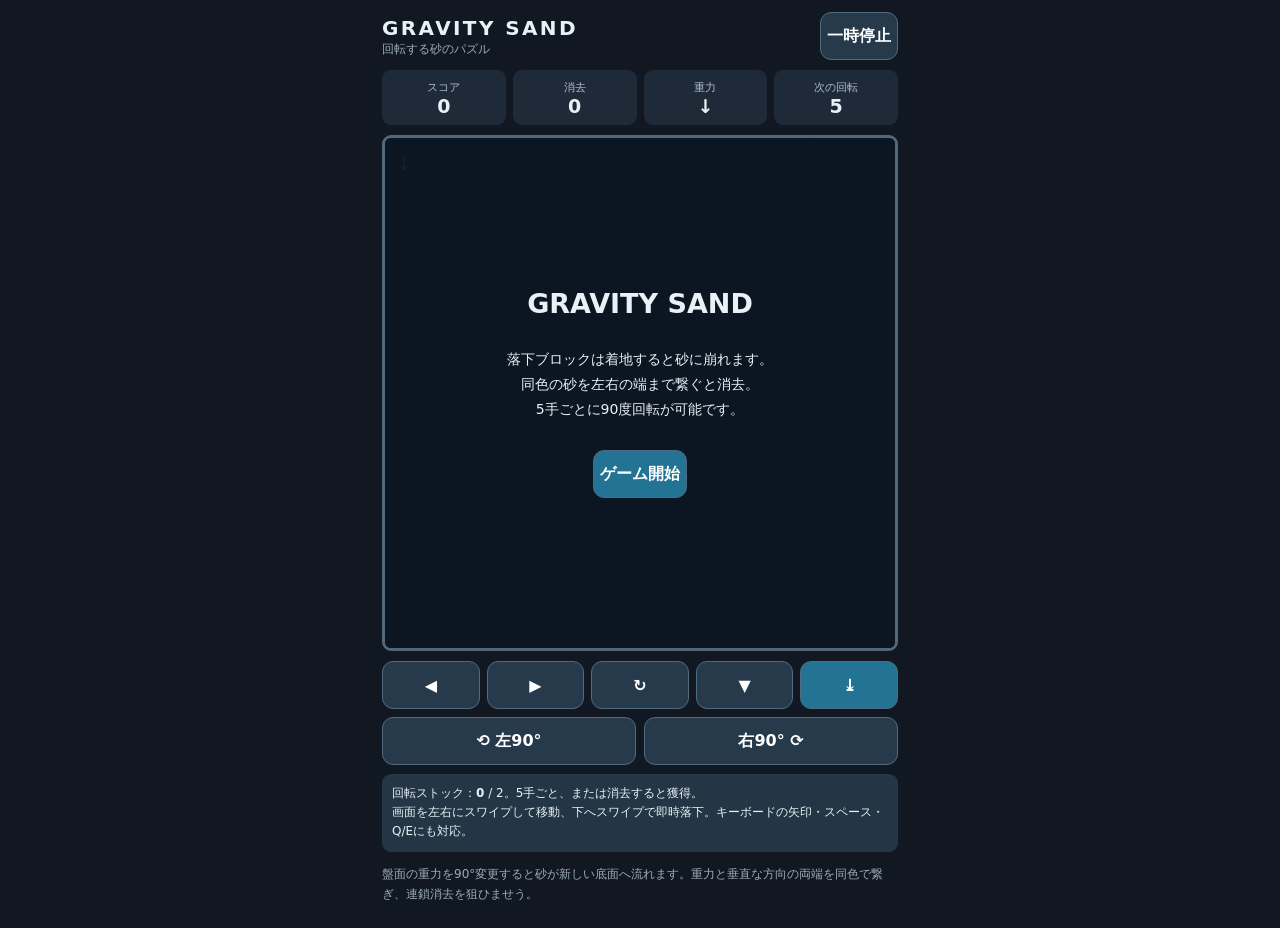
==== gravity-sand/index.html @ 0b1e2190 "Add Gravity Sand rotating-gravity puzzle game" ====
<!doctype html><html lang="ja"><meta charset="utf-8"><meta name="viewport" content="width=device-width,initial-scale=1,maximum-scale=1,user-scalable=no"><meta name="theme-color" content="#121923"><title>GRAVITY SAND</title>
<style>*{box-sizing:border-box}body{margin:0;background:#111822;color:#e8f1f6;font:14px system-ui,sans-serif;touch-action:manipulation}.wrap{max-width:540px;margin:auto;padding:12px}header,.stats{display:flex;justify-content:space-between;gap:7px;align-items:center}h1{font-size:20px;margin:0;letter-spacing:.12em}small,.note{color:#9aabb8} .stats{margin:10px 0}.stat{flex:1;text-align:center;background:#1e2a38;padding:8px 2px;border-radius:9px}.stat b{display:block;font-size:19px}.stat span{font-size:11px;color:#aebecd}.board{position:relative;width:100%;aspect-ratio:1;border:3px solid #526779;border-radius:9px;overflow:hidden}canvas{width:100%;height:100%;display:block;touch-action:none}.overlay{position:absolute;inset:0;background:#0c1521e8;display:flex;flex-direction:column;align-items:center;justify-content:center;text-align:center;padding:18px;gap:14px}.overlay.hide{display:none}.overlay h2{font-size:27px;margin:0}.overlay p{line-height:1.8}button{background:#263a4b;border:1px solid #516a7f;color:#fff;border-radius:11px;min-height:48px;font:700 16px system-ui;touch-action:manipulation}.controls{display:grid;grid-template-columns:repeat(5,1fr);gap:7px;margin-top:10px}.rotate{display:grid;grid-template-columns:1fr 1fr;gap:8px;margin-top:8px}button.primary{background:#237494}button:active{background:#47758d}.note{font-size:12px;line-height:1.7}.hint{background:#243545;padding:10px;border-radius:9px;margin-top:9px;font-size:12px;line-height:1.6}</style>
<div class="wrap"><header><div><h1>GRAVITY SAND</h1><small>回転する砂のパズル</small></div><button id="pause">一時停止</button></header>
<div class="stats"><div class="stat"><span>スコア</span><b id="score">0</b></div><div class="stat"><span>消去</span><b id="clears">0</b></div><div class="stat"><span>重力</span><b id="direction">↓</b></div><div class="stat"><span>次の回転</span><b id="remaining">5</b></div></div>
<div class="board"><canvas id="game" width="480" height="480"></canvas><div id="overlay" class="overlay"><h2 id="title">GRAVITY SAND</h2><p id="message">落下ブロックは着地すると砂に崩れます。<br>同色の砂を左右の端まで繋ぐと消去。<br>5手ごとに90度回転が可能です。</p><button class="primary" id="start">ゲーム開始</button></div></div>
<div class="controls"><button id="left">◀</button><button id="right">▶</button><button id="spin">↻</button><button id="down">▼</button><button id="drop" class="primary">⤓</button></div>
<div class="rotate"><button id="turnLeft">⟲ 左90°</button><button id="turnRight">右90° ⟳</button></div><div class="hint">回転ストック：<b id="stock">0</b> / 2。5手ごと、または消去すると獲得。<br>画面を左右にスワイプして移動、下へスワイプで即時落下。キーボードの矢印・スペース・Q/Eにも対応。</div><p class="note">盤面の重力を90°変更すると砂が新しい底面へ流れます。重力と垂直な方向の両端を同色で繋ぎ、連鎖消去を狙ひませう。</p></div>
<script>(()=>{'use strict';const $=id=>document.getElementById(id),canvas=$('game'),ctx=canvas.getContext('2d'),N=48,B=10,C=['','#43d2c6','#f1b75a','#e9759b','#8ea7fa'],shapes=[[[0,0],[1,0],[0,1],[1,1]],[[0,0],[1,0],[2,0],[3,0]],[[0,0],[1,0],[2,0],[1,1]],[[0,0],[0,1],[0,2],[1,2]],[[1,0],[1,1],[0,1],[0,2]],[[0,0],[1,0],[1,1],[2,1]]];let grid=new Uint8Array(N*N),piece=null,g=0,score=0,clears=0,placed=0,stock=0,alive=false,paused=false,settling=false,still=0,last=0,fall=0,physics=0,pending=null,settleAfterRotation=false;const directions=[[0,1],[-1,0],[0,-1],[1,0]],arrows=['↓','←','↑','→'];function update(){$('score').textContent=score.toLocaleString();$('clears').textContent=clears;$('direction').textContent=arrows[g];$('remaining').textContent=5-placed%5;$('stock').textContent=stock}function overlay(title,message,button){$('title').textContent=title;$('message').innerHTML=message;$('start').textContent=button;$('overlay').classList.remove('hide')}function hide(){$('overlay').classList.add('hide')}function init(){grid.fill(0);g=score=clears=placed=stock=still=fall=physics=0;pending=null;alive=true;paused=settling=false;spawn();hide();update()}function vector(){return directions[g]}function sideways(){return directions[(g+3)%4]}function valid(p){return p.cells.every(([x,y])=>{let xx=p.x+x,yy=p.y+y;return xx>=0&&yy>=0&&xx<N&&yy<N&&!grid[yy*N+xx]})}function spawn(){let cells=pending?pending.cells:shapes[Math.random()*shapes.length|0].map(a=>[...a]),color=pending?pending.color:1+(Math.random()*4|0);pending=null;let xs=cells.map(a=>a[0]),ys=cells.map(a=>a[1]),minX=Math.min(...xs),maxX=Math.max(...xs),minY=Math.min(...ys),maxY=Math.max(...ys);let x=0,y=0;if(g===0){x=(N-(maxX-minX+1)>>1)-minX;y=-minY}else if(g===2){x=(N-(maxX-minX+1)>>1)-minX;y=N-1-maxY}else if(g===1){x=N-1-maxX;y=(N-(maxY-minY+1)>>1)-minY}else{x=-minX;y=(N-(maxY-minY+1)>>1)-minY}piece={x,y,cells,color};if(!valid(piece))end();update()}function move(dx,dy){if(!alive||paused||settling||!piece)return false;let p={...piece,x:piece.x+dx,y:piece.y+dy};if(valid(p)){piece=p;return true}return false}function spin(){if(!alive||paused||settling||!piece)return;let cells=piece.cells.map(([x,y])=>[-y,x]);for(let [dx,dy] of [[0,0],[1,0],[-1,0],[0,1],[0,-1],[2,0],[-2,0]]){let p={...piece,cells,x:piece.x+dx,y:piece.y+dy};if(valid(p)){piece=p;break}}}function lock(){if(!piece)return;for(let [dx,dy] of piece.cells){let x=(piece.x+dx)*B,y=(piece.y+dy)*B;for(let a=0;a<B;a++)for(let b=0;b<B;b++)if(x+a>=0&&x+a<N&&y+b>=0&&y+b<N)grid[(y+b)*N+x+a]=piece.color}piece=null;placed++;score+=10;settling=true;still=0;settleAfterRotation=false;update()}function tick(){let [dx,dy]=vector();if(!move(dx,dy))lock()}function drop(){if(!alive||paused||settling)return;let [dx,dy]=vector(),i=0;while(move(dx,dy)&&i++<N){}score+=i*2;lock()}function sand(){let changed=false,[vx,vy]=vector(),xs=Array.from({length:N},(_,i)=>i),ys=Array.from({length:N},(_,i)=>i);if(vx>0)xs.reverse();if(vy>0)ys.reverse();if(vx===0)xs.sort(()=>Math.random()-.5);if(vy===0)ys.sort(()=>Math.random()-.5);for(let y of ys)for(let x of xs){let id=y*N+x,c=grid[id];if(!c)continue;let s=Math.random()<.5?1:-1,opts=vx===0?[[vx,vy],[s,vy],[-s,vy]]:[[vx,vy],[vx,s],[vx,-s]];for(let [dx,dy] of opts){let xx=x+dx,yy=y+dy;if(xx<0||yy<0||xx>=N||yy>=N||grid[yy*N+xx])continue;grid[yy*N+xx]=c;grid[id]=0;changed=true;break}}return changed}function clear(){let seen=new Uint8Array(N*N),q=new Int32Array(N*N),remove=[],groups=0;for(let i=0;i<grid.length;i++){let c=grid[i];if(!c||seen[i])continue;let head=0,tail=1,a=false,b=false;q[0]=i;seen[i]=1;while(head<tail){let z=q[head++],x=z%N,y=z/N|0;if(g%2===0){if(x===0)a=true;if(x===N-1)b=true}else{if(y===0)a=true;if(y===N-1)b=true}for(let j of [x?z-1:-1,x<N-1?z+1:-1,y?z-N:-1,y<N-1?z+N:-1])if(j>=0&&!seen[j]&&grid[j]===c){seen[j]=1;q[tail++]=j}}if(a&&b){groups++;for(let k=0;k<tail;k++)remove.push(q[k])}}if(!remove.length)return false;for(let z of remove)grid[z]=0;clears+=groups;score+=remove.length*2+groups*200;stock=Math.min(2,stock+1);update();return true}function finish(){if(!settleAfterRotation&&placed>0&&placed%5===0)stock=Math.min(2,stock+1);settling=false;settleAfterRotation=false;spawn();update()}function rotate(dir){if(!alive||paused||!stock)return;stock--;g=(g+dir+4)%4;if(piece){pending={cells:piece.cells,color:piece.color};piece=null}settling=true;settleAfterRotation=true;still=0;update()}function end(){alive=false;overlay('ゲームオーバー','スコア '+score.toLocaleString()+'<br>消去 '+clears+' 回','もう一度')}function draw(){ctx.fillStyle='#15202c';ctx.fillRect(0,0,480,480);for(let y=0;y<N;y++)for(let x=0;x<N;x++){let c=grid[y*N+x];if(c){ctx.fillStyle=C[c];ctx.fillRect(x*10,y*10,10,10)}}if(piece){ctx.fillStyle=C[piece.color];for(let [dx,dy] of piece.cells)ctx.fillRect((piece.x+dx)*10,(piece.y+dy)*10,10,10)}ctx.strokeStyle='#ffffff12';ctx.lineWidth=1;for(let i=0;i<=N;i+=B){ctx.beginPath();ctx.moveTo(i*10,0);ctx.lineTo(i*10,480);ctx.moveTo(0,i*10);ctx.lineTo(480,i*10);ctx.stroke()}ctx.fillStyle='#fff9';ctx.font='bold 23px sans-serif';ctx.fillText(arrows[g],12,30)}function frame(t){let dt=Math.min(50,t-(last||t));last=t;if(alive&&!paused){if(settling){physics+=dt;let n=0;while(physics>=16&&n++<5){physics-=16;still=sand()?0:still+1;if(still>=5){if(clear()){still=0}else{finish();break}}}}else{fall+=dt;if(fall>Math.max(115,700-(score/1500|0)*60)){fall=0;tick()}}}draw();requestAnimationFrame(frame)}$('start').onclick=()=>{if(alive&&paused){paused=false;hide()}else init()};$('pause').onclick=()=>{if(!alive)return;paused=!paused;if(paused)overlay('一時停止','再開を押して下さい','再開');else hide()};$('left').onclick=()=>{let [x,y]=sideways();move(-x,-y)};$('right').onclick=()=>{let [x,y]=sideways();move(x,y)};$('spin').onclick=spin;$('down').onclick=()=>{let [x,y]=vector();if(!move(x,y))lock()};$('drop').onclick=drop;$('turnLeft').onclick=()=>rotate(1);$('turnRight').onclick=()=>rotate(-1);document.addEventListener('keydown',e=>{let k=e.key.toLowerCase();if(['arrowleft','arrowright','arrowup','arrowdown',' ','q','e'].includes(k))e.preventDefault();if(k==='arrowleft')$('left').click();if(k==='arrowright')$('right').click();if(k==='arrowup')spin();if(k==='arrowdown')$('down').click();if(k===' ')drop();if(k==='q')rotate(1);if(k==='e')rotate(-1)});let sx=0,sy=0;canvas.addEventListener('touchstart',e=>{sx=e.touches[0].clientX;sy=e.touches[0].clientY},{passive:true});canvas.addEventListener('touchend',e=>{let dx=e.changedTouches[0].clientX-sx,dy=e.changedTouches[0].clientY-sy;if(Math.abs(dx)>25&&Math.abs(dx)>Math.abs(dy))dx>0?$('right').click():$('left').click();else if(dy>35)drop();else if(Math.abs(dx)<20&&Math.abs(dy)<20)spin()},{passive:true});requestAnimationFrame(frame)})();</script></html>
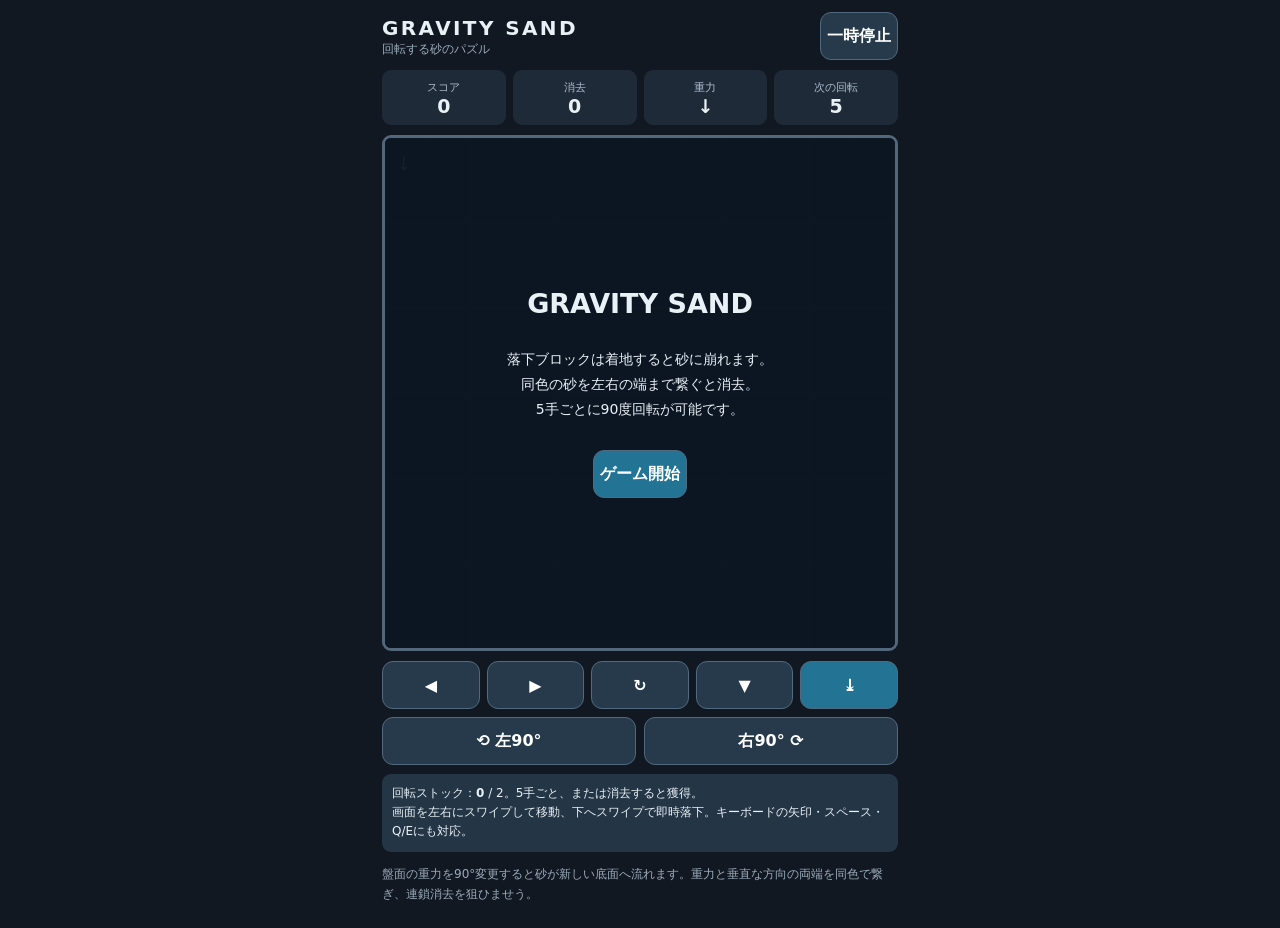
==== commit 675c61f2: "Scale down falling tetrominoes for mobile board" ====
--- a/gravity-sand/index.html
+++ b/gravity-sand/index.html
@@ -5,4 +5,4 @@
 <div class="board"><canvas id="game" width="480" height="480"></canvas><div id="overlay" class="overlay"><h2 id="title">GRAVITY SAND</h2><p id="message">落下ブロックは着地すると砂に崩れます。<br>同色の砂を左右の端まで繋ぐと消去。<br>5手ごとに90度回転が可能です。</p><button class="primary" id="start">ゲーム開始</button></div></div>
 <div class="controls"><button id="left">◀</button><button id="right">▶</button><button id="spin">↻</button><button id="down">▼</button><button id="drop" class="primary">⤓</button></div>
 <div class="rotate"><button id="turnLeft">⟲ 左90°</button><button id="turnRight">右90° ⟳</button></div><div class="hint">回転ストック：<b id="stock">0</b> / 2。5手ごと、または消去すると獲得。<br>画面を左右にスワイプして移動、下へスワイプで即時落下。キーボードの矢印・スペース・Q/Eにも対応。</div><p class="note">盤面の重力を90°変更すると砂が新しい底面へ流れます。重力と垂直な方向の両端を同色で繋ぎ、連鎖消去を狙ひませう。</p></div>
-<script>(()=>{'use strict';const $=id=>document.getElementById(id),canvas=$('game'),ctx=canvas.getContext('2d'),N=48,B=10,C=['','#43d2c6','#f1b75a','#e9759b','#8ea7fa'],shapes=[[[0,0],[1,0],[0,1],[1,1]],[[0,0],[1,0],[2,0],[3,0]],[[0,0],[1,0],[2,0],[1,1]],[[0,0],[0,1],[0,2],[1,2]],[[1,0],[1,1],[0,1],[0,2]],[[0,0],[1,0],[1,1],[2,1]]];let grid=new Uint8Array(N*N),piece=null,g=0,score=0,clears=0,placed=0,stock=0,alive=false,paused=false,settling=false,still=0,last=0,fall=0,physics=0,pending=null,settleAfterRotation=false;const directions=[[0,1],[-1,0],[0,-1],[1,0]],arrows=['↓','←','↑','→'];function update(){$('score').textContent=score.toLocaleString();$('clears').textContent=clears;$('direction').textContent=arrows[g];$('remaining').textContent=5-placed%5;$('stock').textContent=stock}function overlay(title,message,button){$('title').textContent=title;$('message').innerHTML=message;$('start').textContent=button;$('overlay').classList.remove('hide')}function hide(){$('overlay').classList.add('hide')}function init(){grid.fill(0);g=score=clears=placed=stock=still=fall=physics=0;pending=null;alive=true;paused=settling=false;spawn();hide();update()}function vector(){return directions[g]}function sideways(){return directions[(g+3)%4]}function valid(p){return p.cells.every(([x,y])=>{let xx=p.x+x,yy=p.y+y;return xx>=0&&yy>=0&&xx<N&&yy<N&&!grid[yy*N+xx]})}function spawn(){let cells=pending?pending.cells:shapes[Math.random()*shapes.length|0].map(a=>[...a]),color=pending?pending.color:1+(Math.random()*4|0);pending=null;let xs=cells.map(a=>a[0]),ys=cells.map(a=>a[1]),minX=Math.min(...xs),maxX=Math.max(...xs),minY=Math.min(...ys),maxY=Math.max(...ys);let x=0,y=0;if(g===0){x=(N-(maxX-minX+1)>>1)-minX;y=-minY}else if(g===2){x=(N-(maxX-minX+1)>>1)-minX;y=N-1-maxY}else if(g===1){x=N-1-maxX;y=(N-(maxY-minY+1)>>1)-minY}else{x=-minX;y=(N-(maxY-minY+1)>>1)-minY}piece={x,y,cells,color};if(!valid(piece))end();update()}function move(dx,dy){if(!alive||paused||settling||!piece)return false;let p={...piece,x:piece.x+dx,y:piece.y+dy};if(valid(p)){piece=p;return true}return false}function spin(){if(!alive||paused||settling||!piece)return;let cells=piece.cells.map(([x,y])=>[-y,x]);for(let [dx,dy] of [[0,0],[1,0],[-1,0],[0,1],[0,-1],[2,0],[-2,0]]){let p={...piece,cells,x:piece.x+dx,y:piece.y+dy};if(valid(p)){piece=p;break}}}function lock(){if(!piece)return;for(let [dx,dy] of piece.cells){let x=(piece.x+dx)*B,y=(piece.y+dy)*B;for(let a=0;a<B;a++)for(let b=0;b<B;b++)if(x+a>=0&&x+a<N&&y+b>=0&&y+b<N)grid[(y+b)*N+x+a]=piece.color}piece=null;placed++;score+=10;settling=true;still=0;settleAfterRotation=false;update()}function tick(){let [dx,dy]=vector();if(!move(dx,dy))lock()}function drop(){if(!alive||paused||settling)return;let [dx,dy]=vector(),i=0;while(move(dx,dy)&&i++<N){}score+=i*2;lock()}function sand(){let changed=false,[vx,vy]=vector(),xs=Array.from({length:N},(_,i)=>i),ys=Array.from({length:N},(_,i)=>i);if(vx>0)xs.reverse();if(vy>0)ys.reverse();if(vx===0)xs.sort(()=>Math.random()-.5);if(vy===0)ys.sort(()=>Math.random()-.5);for(let y of ys)for(let x of xs){let id=y*N+x,c=grid[id];if(!c)continue;let s=Math.random()<.5?1:-1,opts=vx===0?[[vx,vy],[s,vy],[-s,vy]]:[[vx,vy],[vx,s],[vx,-s]];for(let [dx,dy] of opts){let xx=x+dx,yy=y+dy;if(xx<0||yy<0||xx>=N||yy>=N||grid[yy*N+xx])continue;grid[yy*N+xx]=c;grid[id]=0;changed=true;break}}return changed}function clear(){let seen=new Uint8Array(N*N),q=new Int32Array(N*N),remove=[],groups=0;for(let i=0;i<grid.length;i++){let c=grid[i];if(!c||seen[i])continue;let head=0,tail=1,a=false,b=false;q[0]=i;seen[i]=1;while(head<tail){let z=q[head++],x=z%N,y=z/N|0;if(g%2===0){if(x===0)a=true;if(x===N-1)b=true}else{if(y===0)a=true;if(y===N-1)b=true}for(let j of [x?z-1:-1,x<N-1?z+1:-1,y?z-N:-1,y<N-1?z+N:-1])if(j>=0&&!seen[j]&&grid[j]===c){seen[j]=1;q[tail++]=j}}if(a&&b){groups++;for(let k=0;k<tail;k++)remove.push(q[k])}}if(!remove.length)return false;for(let z of remove)grid[z]=0;clears+=groups;score+=remove.length*2+groups*200;stock=Math.min(2,stock+1);update();return true}function finish(){if(!settleAfterRotation&&placed>0&&placed%5===0)stock=Math.min(2,stock+1);settling=false;settleAfterRotation=false;spawn();update()}function rotate(dir){if(!alive||paused||!stock)return;stock--;g=(g+dir+4)%4;if(piece){pending={cells:piece.cells,color:piece.color};piece=null}settling=true;settleAfterRotation=true;still=0;update()}function end(){alive=false;overlay('ゲームオーバー','スコア '+score.toLocaleString()+'<br>消去 '+clears+' 回','もう一度')}function draw(){ctx.fillStyle='#15202c';ctx.fillRect(0,0,480,480);for(let y=0;y<N;y++)for(let x=0;x<N;x++){let c=grid[y*N+x];if(c){ctx.fillStyle=C[c];ctx.fillRect(x*10,y*10,10,10)}}if(piece){ctx.fillStyle=C[piece.color];for(let [dx,dy] of piece.cells)ctx.fillRect((piece.x+dx)*10,(piece.y+dy)*10,10,10)}ctx.strokeStyle='#ffffff12';ctx.lineWidth=1;for(let i=0;i<=N;i+=B){ctx.beginPath();ctx.moveTo(i*10,0);ctx.lineTo(i*10,480);ctx.moveTo(0,i*10);ctx.lineTo(480,i*10);ctx.stroke()}ctx.fillStyle='#fff9';ctx.font='bold 23px sans-serif';ctx.fillText(arrows[g],12,30)}function frame(t){let dt=Math.min(50,t-(last||t));last=t;if(alive&&!paused){if(settling){physics+=dt;let n=0;while(physics>=16&&n++<5){physics-=16;still=sand()?0:still+1;if(still>=5){if(clear()){still=0}else{finish();break}}}}else{fall+=dt;if(fall>Math.max(115,700-(score/1500|0)*60)){fall=0;tick()}}}draw();requestAnimationFrame(frame)}$('start').onclick=()=>{if(alive&&paused){paused=false;hide()}else init()};$('pause').onclick=()=>{if(!alive)return;paused=!paused;if(paused)overlay('一時停止','再開を押して下さい','再開');else hide()};$('left').onclick=()=>{let [x,y]=sideways();move(-x,-y)};$('right').onclick=()=>{let [x,y]=sideways();move(x,y)};$('spin').onclick=spin;$('down').onclick=()=>{let [x,y]=vector();if(!move(x,y))lock()};$('drop').onclick=drop;$('turnLeft').onclick=()=>rotate(1);$('turnRight').onclick=()=>rotate(-1);document.addEventListener('keydown',e=>{let k=e.key.toLowerCase();if(['arrowleft','arrowright','arrowup','arrowdown',' ','q','e'].includes(k))e.preventDefault();if(k==='arrowleft')$('left').click();if(k==='arrowright')$('right').click();if(k==='arrowup')spin();if(k==='arrowdown')$('down').click();if(k===' ')drop();if(k==='q')rotate(1);if(k==='e')rotate(-1)});let sx=0,sy=0;canvas.addEventListener('touchstart',e=>{sx=e.touches[0].clientX;sy=e.touches[0].clientY},{passive:true});canvas.addEventListener('touchend',e=>{let dx=e.changedTouches[0].clientX-sx,dy=e.changedTouches[0].clientY-sy;if(Math.abs(dx)>25&&Math.abs(dx)>Math.abs(dy))dx>0?$('right').click():$('left').click();else if(dy>35)drop();else if(Math.abs(dx)<20&&Math.abs(dy)<20)spin()},{passive:true});requestAnimationFrame(frame)})();</script></html>+<script>(()=>{'use strict';const $=id=>document.getElementById(id),canvas=$('game'),ctx=canvas.getContext('2d'),N=48,B=4,C=['','#43d2c6','#f1b75a','#e9759b','#8ea7fa'],shapes=[[[0,0],[1,0],[0,1],[1,1]],[[0,0],[1,0],[2,0],[3,0]],[[0,0],[1,0],[2,0],[1,1]],[[0,0],[0,1],[0,2],[1,2]],[[1,0],[1,1],[0,1],[0,2]],[[0,0],[1,0],[1,1],[2,1]]];let grid=new Uint8Array(N*N),piece=null,g=0,score=0,clears=0,placed=0,stock=0,alive=false,paused=false,settling=false,still=0,last=0,fall=0,physics=0,pending=null,settleAfterRotation=false;const directions=[[0,1],[-1,0],[0,-1],[1,0]],arrows=['↓','←','↑','→'];function update(){$('score').textContent=score.toLocaleString();$('clears').textContent=clears;$('direction').textContent=arrows[g];$('remaining').textContent=5-placed%5;$('stock').textContent=stock}function overlay(title,message,button){$('title').textContent=title;$('message').innerHTML=message;$('start').textContent=button;$('overlay').classList.remove('hide')}function hide(){$('overlay').classList.add('hide')}function init(){grid.fill(0);g=score=clears=placed=stock=still=fall=physics=0;pending=null;alive=true;paused=settling=false;spawn();hide();update()}function vector(){return directions[g]}function sideways(){return directions[(g+3)%4]}function valid(p){return p.cells.every(([cx,cy])=>{let xx=p.x+cx*B,yy=p.y+cy*B;if(xx<0||yy<0||xx+B>N||yy+B>N)return false;for(let y=yy;y<yy+B;y++)for(let x=xx;x<xx+B;x++)if(grid[y*N+x])return false;return true})}function spawn(){let cells=pending?pending.cells:shapes[Math.random()*shapes.length|0].map(a=>[...a]),color=pending?pending.color:1+(Math.random()*4|0);pending=null;let xs=cells.map(a=>a[0]),ys=cells.map(a=>a[1]),minX=Math.min(...xs),maxX=Math.max(...xs),minY=Math.min(...ys),maxY=Math.max(...ys);let x=0,y=0;if(g===0){x=Math.floor((N-(maxX-minX+1)*B)/2)-minX*B;y=-minY*B}else if(g===2){x=Math.floor((N-(maxX-minX+1)*B)/2)-minX*B;y=N-(maxY+1)*B}else if(g===1){x=N-(maxX+1)*B;y=Math.floor((N-(maxY-minY+1)*B)/2)-minY*B}else{x=-minX*B;y=Math.floor((N-(maxY-minY+1)*B)/2)-minY*B}piece={x,y,cells,color};if(!valid(piece))end();update()}function move(dx,dy){if(!alive||paused||settling||!piece)return false;let p={...piece,x:piece.x+dx,y:piece.y+dy};if(valid(p)){piece=p;return true}return false}function spin(){if(!alive||paused||settling||!piece)return;let cells=piece.cells.map(([x,y])=>[-y,x]);for(let [dx,dy] of [[0,0],[1,0],[-1,0],[0,1],[0,-1],[2,0],[-2,0]]){let p={...piece,cells,x:piece.x+dx*B,y:piece.y+dy*B};if(valid(p)){piece=p;break}}}function lock(){if(!piece)return;for(let [dx,dy] of piece.cells){let x=piece.x+dx*B,y=piece.y+dy*B;for(let a=0;a<B;a++)for(let b=0;b<B;b++)if(x+a>=0&&x+a<N&&y+b>=0&&y+b<N)grid[(y+b)*N+x+a]=piece.color}piece=null;placed++;score+=10;settling=true;still=0;settleAfterRotation=false;update()}function tick(){let [dx,dy]=vector();if(!move(dx,dy))lock()}function drop(){if(!alive||paused||settling)return;let [dx,dy]=vector(),i=0;while(move(dx,dy)&&i++<N){}score+=i*2;lock()}function sand(){let changed=false,[vx,vy]=vector(),xs=Array.from({length:N},(_,i)=>i),ys=Array.from({length:N},(_,i)=>i);if(vx>0)xs.reverse();if(vy>0)ys.reverse();if(vx===0)xs.sort(()=>Math.random()-.5);if(vy===0)ys.sort(()=>Math.random()-.5);for(let y of ys)for(let x of xs){let id=y*N+x,c=grid[id];if(!c)continue;let s=Math.random()<.5?1:-1,opts=vx===0?[[vx,vy],[s,vy],[-s,vy]]:[[vx,vy],[vx,s],[vx,-s]];for(let [dx,dy] of opts){let xx=x+dx,yy=y+dy;if(xx<0||yy<0||xx>=N||yy>=N||grid[yy*N+xx])continue;grid[yy*N+xx]=c;grid[id]=0;changed=true;break}}return changed}function clear(){let seen=new Uint8Array(N*N),q=new Int32Array(N*N),remove=[],groups=0;for(let i=0;i<grid.length;i++){let c=grid[i];if(!c||seen[i])continue;let head=0,tail=1,a=false,b=false;q[0]=i;seen[i]=1;while(head<tail){let z=q[head++],x=z%N,y=z/N|0;if(g%2===0){if(x===0)a=true;if(x===N-1)b=true}else{if(y===0)a=true;if(y===N-1)b=true}for(let j of [x?z-1:-1,x<N-1?z+1:-1,y?z-N:-1,y<N-1?z+N:-1])if(j>=0&&!seen[j]&&grid[j]===c){seen[j]=1;q[tail++]=j}}if(a&&b){groups++;for(let k=0;k<tail;k++)remove.push(q[k])}}if(!remove.length)return false;for(let z of remove)grid[z]=0;clears+=groups;score+=remove.length*2+groups*200;stock=Math.min(2,stock+1);update();return true}function finish(){if(!settleAfterRotation&&placed>0&&placed%5===0)stock=Math.min(2,stock+1);settling=false;settleAfterRotation=false;spawn();update()}function rotate(dir){if(!alive||paused||!stock)return;stock--;g=(g+dir+4)%4;if(piece){pending={cells:piece.cells,color:piece.color};piece=null}settling=true;settleAfterRotation=true;still=0;update()}function end(){alive=false;overlay('ゲームオーバー','スコア '+score.toLocaleString()+'<br>消去 '+clears+' 回','もう一度')}function draw(){ctx.fillStyle='#15202c';ctx.fillRect(0,0,480,480);for(let y=0;y<N;y++)for(let x=0;x<N;x++){let c=grid[y*N+x];if(c){ctx.fillStyle=C[c];ctx.fillRect(x*10,y*10,10,10)}}if(piece){ctx.fillStyle=C[piece.color];for(let [dx,dy] of piece.cells)ctx.fillRect((piece.x+dx*B)*10,(piece.y+dy*B)*10,B*10,B*10)}ctx.strokeStyle='#ffffff12';ctx.lineWidth=1;for(let i=0;i<=N;i+=B){ctx.beginPath();ctx.moveTo(i*10,0);ctx.lineTo(i*10,480);ctx.moveTo(0,i*10);ctx.lineTo(480,i*10);ctx.stroke()}ctx.fillStyle='#fff9';ctx.font='bold 23px sans-serif';ctx.fillText(arrows[g],12,30)}function frame(t){let dt=Math.min(50,t-(last||t));last=t;if(alive&&!paused){if(settling){physics+=dt;let n=0;while(physics>=16&&n++<5){physics-=16;still=sand()?0:still+1;if(still>=5){if(clear()){still=0}else{finish();break}}}}else{fall+=dt;if(fall>Math.max(115,700-(score/1500|0)*60)){fall=0;tick()}}}draw();requestAnimationFrame(frame)}$('start').onclick=()=>{if(alive&&paused){paused=false;hide()}else init()};$('pause').onclick=()=>{if(!alive)return;paused=!paused;if(paused)overlay('一時停止','再開を押して下さい','再開');else hide()};$('left').onclick=()=>{let [x,y]=sideways();move(-x,-y)};$('right').onclick=()=>{let [x,y]=sideways();move(x,y)};$('spin').onclick=spin;$('down').onclick=()=>{let [x,y]=vector();if(!move(x,y))lock()};$('drop').onclick=drop;$('turnLeft').onclick=()=>rotate(1);$('turnRight').onclick=()=>rotate(-1);document.addEventListener('keydown',e=>{let k=e.key.toLowerCase();if(['arrowleft','arrowright','arrowup','arrowdown',' ','q','e'].includes(k))e.preventDefault();if(k==='arrowleft')$('left').click();if(k==='arrowright')$('right').click();if(k==='arrowup')spin();if(k==='arrowdown')$('down').click();if(k===' ')drop();if(k==='q')rotate(1);if(k==='e')rotate(-1)});let sx=0,sy=0;canvas.addEventListener('touchstart',e=>{sx=e.touches[0].clientX;sy=e.touches[0].clientY},{passive:true});canvas.addEventListener('touchend',e=>{let dx=e.changedTouches[0].clientX-sx,dy=e.changedTouches[0].clientY-sy;if(Math.abs(dx)>25&&Math.abs(dx)>Math.abs(dy))dx>0?$('right').click():$('left').click();else if(dy>35)drop();else if(Math.abs(dx)<20&&Math.abs(dy)<20)spin()},{passive:true});requestAnimationFrame(frame)})();</script></html>
